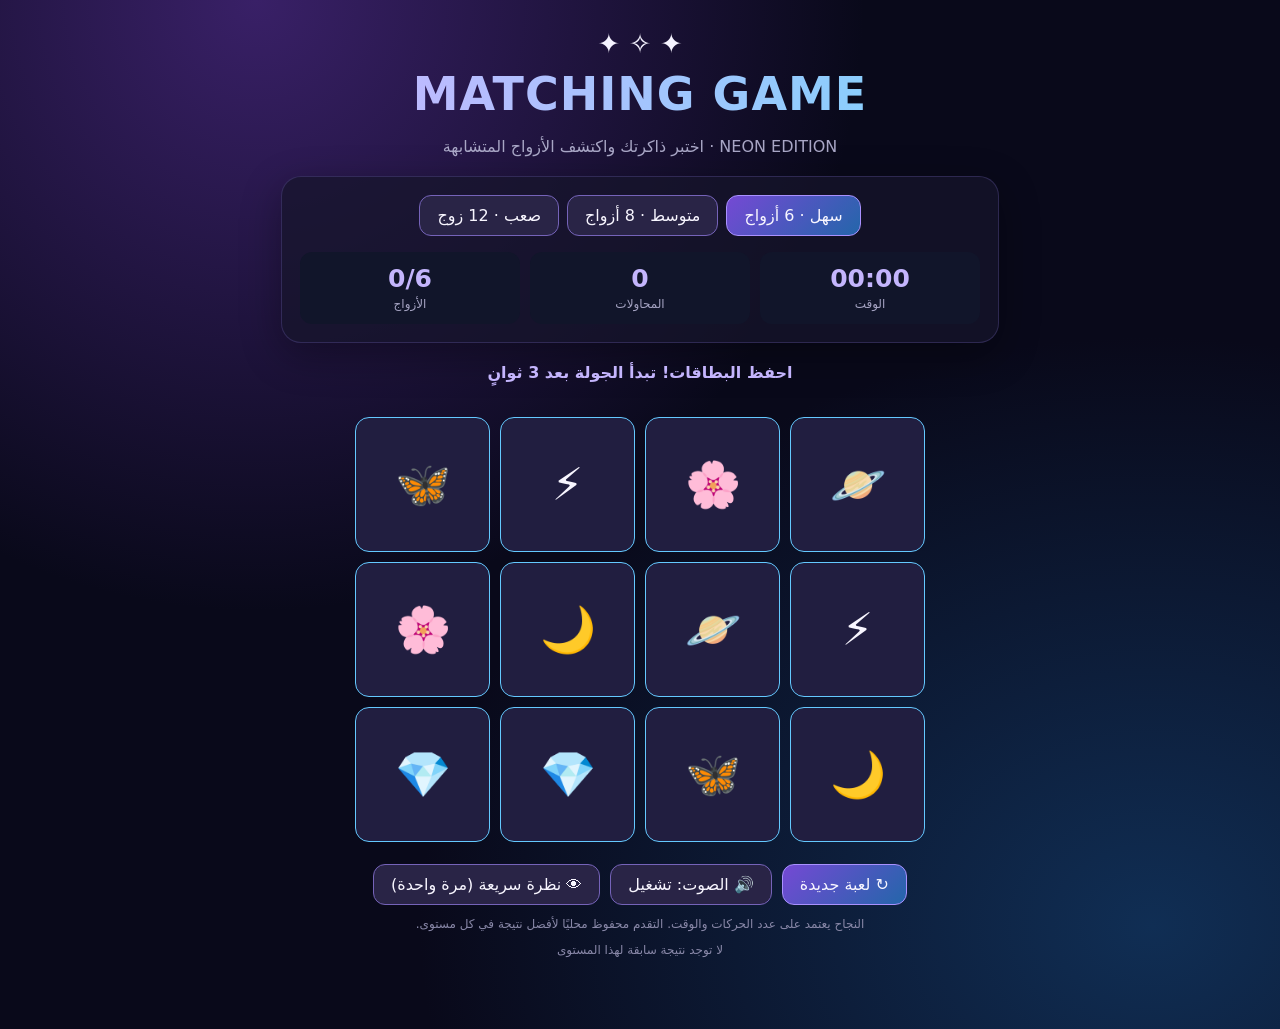
==== index.html @ 4e8f93dc "Add files via upload" ====
<!doctype html><html lang="ar" dir="rtl"><head><meta charset="utf-8"><meta name="viewport" content="width=device-width,initial-scale=1"><title>Matching Game — Neon Edition</title><link rel="stylesheet" href="style.css"></head><body><main><div style="font-size:27px">✦ ✧ ✦</div><h1>MATCHING GAME</h1><p>NEON EDITION · اختبر ذاكرتك واكتشف الأزواج المتشابهة</p><section class="panel"><div class="modes" aria-label="الصعوبة"><button data-level="easy" class="active">سهل · 6 أزواج</button><button data-level="medium">متوسط · 8 أزواج</button><button data-level="hard">صعب · 12 زوج</button></div><div class="stats" style="margin-top:16px"><div class="stat"><strong id="time">00:00</strong><span>الوقت</span></div><div class="stat"><strong id="moves">0</strong><span>المحاولات</span></div><div class="stat"><strong id="pairs">0/6</strong><span>الأزواج</span></div></div></section><div class="status" id="status" role="status">احفظ أماكن البطاقات ثم ابدأ!</div><div class="board" id="board" aria-label="بطاقات الذاكرة"></div><div class="actions"><button class="primary" id="restart">↻ لعبة جديدة</button><button id="sound" aria-pressed="true">🔊 الصوت: تشغيل</button><button id="peek">👁 نظرة سريعة (مرة واحدة)</button></div><p class="note">النجاح يعتمد على عدد الحركات والوقت. التقدم محفوظ محليًا لأفضل نتيجة في كل مستوى.</p><p id="best" class="note"></p></main><script src="script.js"></script></body></html>
---- style.css ----
:root{font-family:system-ui,-apple-system,'Segoe UI',sans-serif;color:#f5f3ff;background:#09091a}*{box-sizing:border-box}body{margin:0;min-height:100vh;background:radial-gradient(ellipse at 20% 0%,#392067 0%,transparent 42%),radial-gradient(ellipse at 90% 90%,#102e54 0%,transparent 45%),#09091a}main{max-width:750px;margin:auto;padding:28px 16px 60px;text-align:center}h1{font-size:clamp(28px,6vw,46px);letter-spacing:1px;margin:8px 0;background:linear-gradient(90deg,#cbb5ff,#7dd3fc);background-clip:text;color:transparent}p{color:#a8a6c5}.panel{background:#16152bba;border:1px solid #6e60b44d;box-shadow:0 12px 40px #0005;border-radius:20px;padding:18px;margin:20px 0}.modes{display:flex;gap:8px;justify-content:center;flex-wrap:wrap}button{font:inherit;cursor:pointer;border:1px solid #7563b9;color:#f8f6ff;border-radius:12px;background:#292446;padding:10px 17px}button.active,button.primary{background:linear-gradient(135deg,#7549d4,#2466aa);border-color:#a991ff}button:focus-visible{outline:3px solid #8ed8ff;outline-offset:3px}.stats{display:grid;grid-template-columns:repeat(3,1fr);gap:10px}.stat{background:#11152a;border-radius:12px;padding:12px}.stat strong{display:block;font-size:25px;color:#c4b5fd}.stat span{font-size:12px;color:#a5a3c2}.board{display:grid;grid-template-columns:repeat(4,minmax(0,1fr));gap:10px;margin:22px auto;max-width:570px}.card{aspect-ratio:1;border-radius:14px;position:relative;padding:0;background:none;border:0;perspective:650px}.inner{position:absolute;inset:0;transition:transform .38s;transform-style:preserve-3d}.card.flipped .inner,.card.matched .inner{transform:rotateY(180deg)}.face{position:absolute;inset:0;display:grid;place-items:center;backface-visibility:hidden;border-radius:14px;font-size:clamp(24px,5vw,45px)}.back{background:linear-gradient(145deg,#49357b,#18264f);border:1px solid #a18aff;box-shadow:inset 0 0 22px #9274ff25,0 0 12px #6d5fe43d;color:#d4c4ff}.front{transform:rotateY(180deg);background:#211e40;border:1px solid #64c9ff}.matched .front{background:#173d3e;border-color:#59e7b2;box-shadow:0 0 15px #44e5b255}.card:disabled{cursor:default}.status{min-height:32px;font-weight:650;color:#c4b5fd}.actions{display:flex;justify-content:center;gap:10px;flex-wrap:wrap}.note{font-size:12px;color:#8988a8}@media(max-width:390px){.board{gap:7px}.panel{padding:12px}.face{border-radius:10px}}
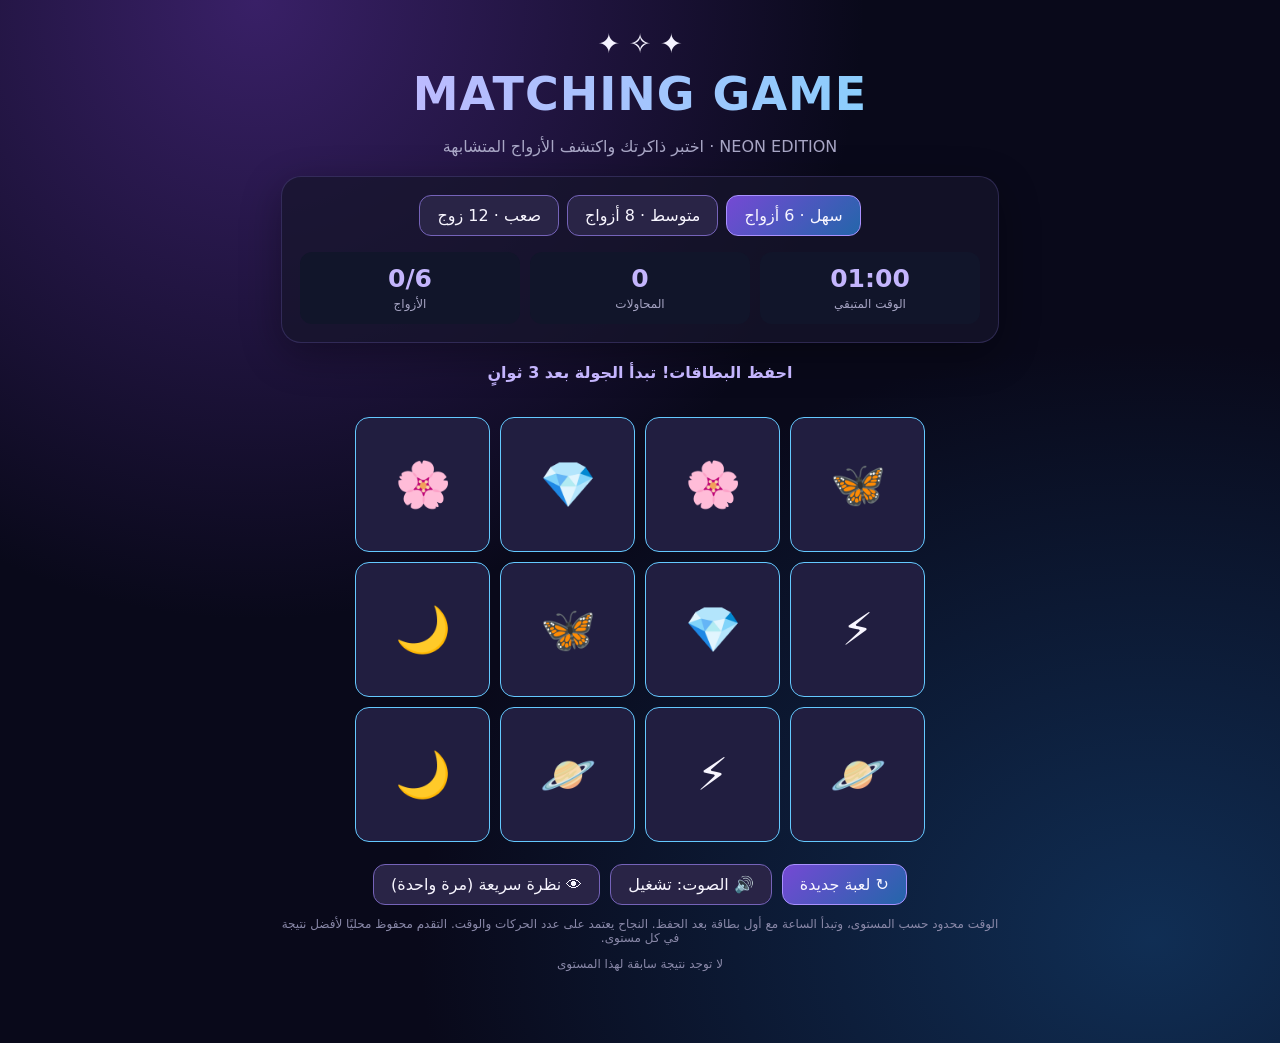
==== commit 1d4ddbd8: "Add files via upload" ====
--- a/index.html
+++ b/index.html
@@ -1 +1 @@
-<!doctype html><html lang="ar" dir="rtl"><head><meta charset="utf-8"><meta name="viewport" content="width=device-width,initial-scale=1"><title>Matching Game — Neon Edition</title><link rel="stylesheet" href="style.css"></head><body><main><div style="font-size:27px">✦ ✧ ✦</div><h1>MATCHING GAME</h1><p>NEON EDITION · اختبر ذاكرتك واكتشف الأزواج المتشابهة</p><section class="panel"><div class="modes" aria-label="الصعوبة"><button data-level="easy" class="active">سهل · 6 أزواج</button><button data-level="medium">متوسط · 8 أزواج</button><button data-level="hard">صعب · 12 زوج</button></div><div class="stats" style="margin-top:16px"><div class="stat"><strong id="time">00:00</strong><span>الوقت</span></div><div class="stat"><strong id="moves">0</strong><span>المحاولات</span></div><div class="stat"><strong id="pairs">0/6</strong><span>الأزواج</span></div></div></section><div class="status" id="status" role="status">احفظ أماكن البطاقات ثم ابدأ!</div><div class="board" id="board" aria-label="بطاقات الذاكرة"></div><div class="actions"><button class="primary" id="restart">↻ لعبة جديدة</button><button id="sound" aria-pressed="true">🔊 الصوت: تشغيل</button><button id="peek">👁 نظرة سريعة (مرة واحدة)</button></div><p class="note">النجاح يعتمد على عدد الحركات والوقت. التقدم محفوظ محليًا لأفضل نتيجة في كل مستوى.</p><p id="best" class="note"></p></main><script src="script.js"></script></body></html>
+<!doctype html><html lang="ar" dir="rtl"><head><meta charset="utf-8"><meta name="viewport" content="width=device-width,initial-scale=1"><title>Matching Game — Neon Edition</title><link rel="stylesheet" href="style.css"></head><body><main><div style="font-size:27px">✦ ✧ ✦</div><h1>MATCHING GAME</h1><p>NEON EDITION · اختبر ذاكرتك واكتشف الأزواج المتشابهة</p><section class="panel"><div class="modes" aria-label="الصعوبة"><button data-level="easy" class="active">سهل · 6 أزواج</button><button data-level="medium">متوسط · 8 أزواج</button><button data-level="hard">صعب · 12 زوج</button></div><div class="stats" style="margin-top:16px"><div class="stat"><strong id="time">00:00</strong><span>الوقت المتبقي</span></div><div class="stat"><strong id="moves">0</strong><span>المحاولات</span></div><div class="stat"><strong id="pairs">0/6</strong><span>الأزواج</span></div></div></section><div class="status" id="status" role="status">احفظ أماكن البطاقات ثم ابدأ!</div><div class="board" id="board" aria-label="بطاقات الذاكرة"></div><div class="actions"><button class="primary" id="restart">↻ لعبة جديدة</button><button id="sound" aria-pressed="true">🔊 الصوت: تشغيل</button><button id="peek">👁 نظرة سريعة (مرة واحدة)</button></div><p class="note">الوقت محدود حسب المستوى، وتبدأ الساعة مع أول بطاقة بعد الحفظ. النجاح يعتمد على عدد الحركات والوقت. التقدم محفوظ محليًا لأفضل نتيجة في كل مستوى.</p><p id="best" class="note"></p></main><script src="script.js"></script></body></html>
--- a/style.css
+++ b/style.css
@@ -1,2 +1,4 @@
 
 :root{font-family:system-ui,-apple-system,'Segoe UI',sans-serif;color:#f5f3ff;background:#09091a}*{box-sizing:border-box}body{margin:0;min-height:100vh;background:radial-gradient(ellipse at 20% 0%,#392067 0%,transparent 42%),radial-gradient(ellipse at 90% 90%,#102e54 0%,transparent 45%),#09091a}main{max-width:750px;margin:auto;padding:28px 16px 60px;text-align:center}h1{font-size:clamp(28px,6vw,46px);letter-spacing:1px;margin:8px 0;background:linear-gradient(90deg,#cbb5ff,#7dd3fc);background-clip:text;color:transparent}p{color:#a8a6c5}.panel{background:#16152bba;border:1px solid #6e60b44d;box-shadow:0 12px 40px #0005;border-radius:20px;padding:18px;margin:20px 0}.modes{display:flex;gap:8px;justify-content:center;flex-wrap:wrap}button{font:inherit;cursor:pointer;border:1px solid #7563b9;color:#f8f6ff;border-radius:12px;background:#292446;padding:10px 17px}button.active,button.primary{background:linear-gradient(135deg,#7549d4,#2466aa);border-color:#a991ff}button:focus-visible{outline:3px solid #8ed8ff;outline-offset:3px}.stats{display:grid;grid-template-columns:repeat(3,1fr);gap:10px}.stat{background:#11152a;border-radius:12px;padding:12px}.stat strong{display:block;font-size:25px;color:#c4b5fd}.stat span{font-size:12px;color:#a5a3c2}.board{display:grid;grid-template-columns:repeat(4,minmax(0,1fr));gap:10px;margin:22px auto;max-width:570px}.card{aspect-ratio:1;border-radius:14px;position:relative;padding:0;background:none;border:0;perspective:650px}.inner{position:absolute;inset:0;transition:transform .38s;transform-style:preserve-3d}.card.flipped .inner,.card.matched .inner{transform:rotateY(180deg)}.face{position:absolute;inset:0;display:grid;place-items:center;backface-visibility:hidden;border-radius:14px;font-size:clamp(24px,5vw,45px)}.back{background:linear-gradient(145deg,#49357b,#18264f);border:1px solid #a18aff;box-shadow:inset 0 0 22px #9274ff25,0 0 12px #6d5fe43d;color:#d4c4ff}.front{transform:rotateY(180deg);background:#211e40;border:1px solid #64c9ff}.matched .front{background:#173d3e;border-color:#59e7b2;box-shadow:0 0 15px #44e5b255}.card:disabled{cursor:default}.status{min-height:32px;font-weight:650;color:#c4b5fd}.actions{display:flex;justify-content:center;gap:10px;flex-wrap:wrap}.note{font-size:12px;color:#8988a8}@media(max-width:390px){.board{gap:7px}.panel{padding:12px}.face{border-radius:10px}}
+
+.time-warning{color:#ff637d!important;animation:pulseTimer .65s infinite alternate}@keyframes pulseTimer{to{filter:brightness(1.7);transform:scale(1.06)}}
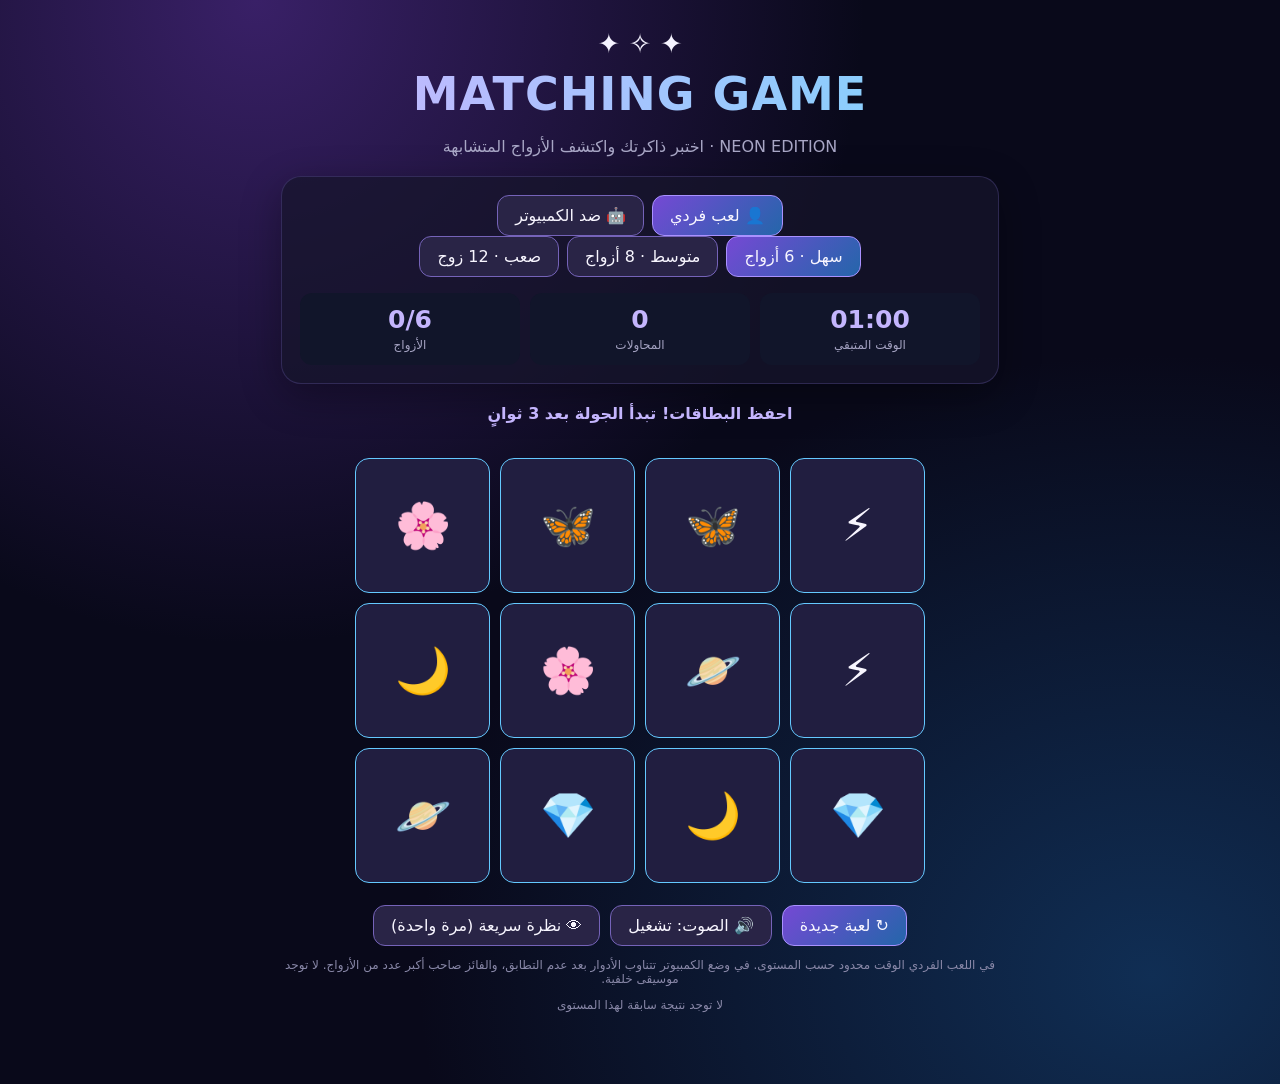
==== commit 8fe60cdb: "Add files via upload" ====
--- a/index.html
+++ b/index.html
@@ -1 +1 @@
-<!doctype html><html lang="ar" dir="rtl"><head><meta charset="utf-8"><meta name="viewport" content="width=device-width,initial-scale=1"><title>Matching Game — Neon Edition</title><link rel="stylesheet" href="style.css"></head><body><main><div style="font-size:27px">✦ ✧ ✦</div><h1>MATCHING GAME</h1><p>NEON EDITION · اختبر ذاكرتك واكتشف الأزواج المتشابهة</p><section class="panel"><div class="modes" aria-label="الصعوبة"><button data-level="easy" class="active">سهل · 6 أزواج</button><button data-level="medium">متوسط · 8 أزواج</button><button data-level="hard">صعب · 12 زوج</button></div><div class="stats" style="margin-top:16px"><div class="stat"><strong id="time">00:00</strong><span>الوقت المتبقي</span></div><div class="stat"><strong id="moves">0</strong><span>المحاولات</span></div><div class="stat"><strong id="pairs">0/6</strong><span>الأزواج</span></div></div></section><div class="status" id="status" role="status">احفظ أماكن البطاقات ثم ابدأ!</div><div class="board" id="board" aria-label="بطاقات الذاكرة"></div><div class="actions"><button class="primary" id="restart">↻ لعبة جديدة</button><button id="sound" aria-pressed="true">🔊 الصوت: تشغيل</button><button id="peek">👁 نظرة سريعة (مرة واحدة)</button></div><p class="note">الوقت محدود حسب المستوى، وتبدأ الساعة مع أول بطاقة بعد الحفظ. النجاح يعتمد على عدد الحركات والوقت. التقدم محفوظ محليًا لأفضل نتيجة في كل مستوى.</p><p id="best" class="note"></p></main><script src="script.js"></script></body></html>
+<!doctype html><html lang="ar" dir="rtl"><head><meta charset="utf-8"><meta name="viewport" content="width=device-width,initial-scale=1"><title>Matching Game — Neon Edition</title><link rel="stylesheet" href="style.css"></head><body><main><div style="font-size:27px">✦ ✧ ✦</div><h1>MATCHING GAME</h1><p>NEON EDITION · اختبر ذاكرتك واكتشف الأزواج المتشابهة</p><section class="panel"><div class="modes" aria-label="وضع اللعب"><button data-mode="solo" class="active">👤 لعب فردي</button><button data-mode="ai">🤖 ضد الكمبيوتر</button></div><div class="modes ai-options" id="ai-options" hidden aria-label="ذكاء الكمبيوتر"><button data-ai="easy">ذكاء سهل</button><button data-ai="medium" class="active">ذكاء متوسط</button><button data-ai="hard">ذكاء صعب</button></div><div class="modes" aria-label="الصعوبة"><button data-level="easy" class="active">سهل · 6 أزواج</button><button data-level="medium">متوسط · 8 أزواج</button><button data-level="hard">صعب · 12 زوج</button></div><div class="stats" style="margin-top:16px"><div class="stat"><strong id="time">00:00</strong><span>الوقت المتبقي</span></div><div class="stat"><strong id="moves">0</strong><span>المحاولات</span></div><div class="stat"><strong id="pairs">0/6</strong><span>الأزواج</span></div></div></section><div class="scoreboard" id="scoreboard" hidden><div class="score you">👤 أنت <strong id="human-score">0</strong></div><div class="score bot">🤖 الكمبيوتر <strong id="ai-score">0</strong></div><div class="turn" id="turn">الدور: أنت</div></div><div class="status" id="status" role="status">احفظ أماكن البطاقات ثم ابدأ!</div><div class="board" id="board" aria-label="بطاقات الذاكرة"></div><div class="actions"><button class="primary" id="restart">↻ لعبة جديدة</button><button id="sound" aria-pressed="true">🔊 الصوت: تشغيل</button><button id="peek">👁 نظرة سريعة (مرة واحدة)</button></div><p class="note">في اللعب الفردي الوقت محدود حسب المستوى. في وضع الكمبيوتر تتناوب الأدوار بعد عدم التطابق، والفائز صاحب أكبر عدد من الأزواج. لا توجد موسيقى خلفية.</p><p id="best" class="note"></p></main><script src="script.js"></script></body></html>
--- a/style.css
+++ b/style.css
@@ -2,3 +2,5 @@
 :root{font-family:system-ui,-apple-system,'Segoe UI',sans-serif;color:#f5f3ff;background:#09091a}*{box-sizing:border-box}body{margin:0;min-height:100vh;background:radial-gradient(ellipse at 20% 0%,#392067 0%,transparent 42%),radial-gradient(ellipse at 90% 90%,#102e54 0%,transparent 45%),#09091a}main{max-width:750px;margin:auto;padding:28px 16px 60px;text-align:center}h1{font-size:clamp(28px,6vw,46px);letter-spacing:1px;margin:8px 0;background:linear-gradient(90deg,#cbb5ff,#7dd3fc);background-clip:text;color:transparent}p{color:#a8a6c5}.panel{background:#16152bba;border:1px solid #6e60b44d;box-shadow:0 12px 40px #0005;border-radius:20px;padding:18px;margin:20px 0}.modes{display:flex;gap:8px;justify-content:center;flex-wrap:wrap}button{font:inherit;cursor:pointer;border:1px solid #7563b9;color:#f8f6ff;border-radius:12px;background:#292446;padding:10px 17px}button.active,button.primary{background:linear-gradient(135deg,#7549d4,#2466aa);border-color:#a991ff}button:focus-visible{outline:3px solid #8ed8ff;outline-offset:3px}.stats{display:grid;grid-template-columns:repeat(3,1fr);gap:10px}.stat{background:#11152a;border-radius:12px;padding:12px}.stat strong{display:block;font-size:25px;color:#c4b5fd}.stat span{font-size:12px;color:#a5a3c2}.board{display:grid;grid-template-columns:repeat(4,minmax(0,1fr));gap:10px;margin:22px auto;max-width:570px}.card{aspect-ratio:1;border-radius:14px;position:relative;padding:0;background:none;border:0;perspective:650px}.inner{position:absolute;inset:0;transition:transform .38s;transform-style:preserve-3d}.card.flipped .inner,.card.matched .inner{transform:rotateY(180deg)}.face{position:absolute;inset:0;display:grid;place-items:center;backface-visibility:hidden;border-radius:14px;font-size:clamp(24px,5vw,45px)}.back{background:linear-gradient(145deg,#49357b,#18264f);border:1px solid #a18aff;box-shadow:inset 0 0 22px #9274ff25,0 0 12px #6d5fe43d;color:#d4c4ff}.front{transform:rotateY(180deg);background:#211e40;border:1px solid #64c9ff}.matched .front{background:#173d3e;border-color:#59e7b2;box-shadow:0 0 15px #44e5b255}.card:disabled{cursor:default}.status{min-height:32px;font-weight:650;color:#c4b5fd}.actions{display:flex;justify-content:center;gap:10px;flex-wrap:wrap}.note{font-size:12px;color:#8988a8}@media(max-width:390px){.board{gap:7px}.panel{padding:12px}.face{border-radius:10px}}
 
 .time-warning{color:#ff637d!important;animation:pulseTimer .65s infinite alternate}@keyframes pulseTimer{to{filter:brightness(1.7);transform:scale(1.06)}}
+
+.ai-options{margin:12px 0}.ai-options[hidden],.scoreboard[hidden]{display:none!important}.scoreboard{display:grid;grid-template-columns:1fr 1fr;gap:10px;margin:14px auto;max-width:570px}.score{background:#191831;border:1px solid #6550aa;border-radius:14px;padding:10px;color:#ddd2ff}.score strong{display:block;font-size:27px;color:#a7e8ff}.turn{grid-column:1/-1;color:#cbb7ff;font-weight:700}.card.ai-pick .back{border-color:#64dfff;box-shadow:0 0 22px #55bfff}.ai-options button.active{background:linear-gradient(135deg,#7549d4,#2466aa)}
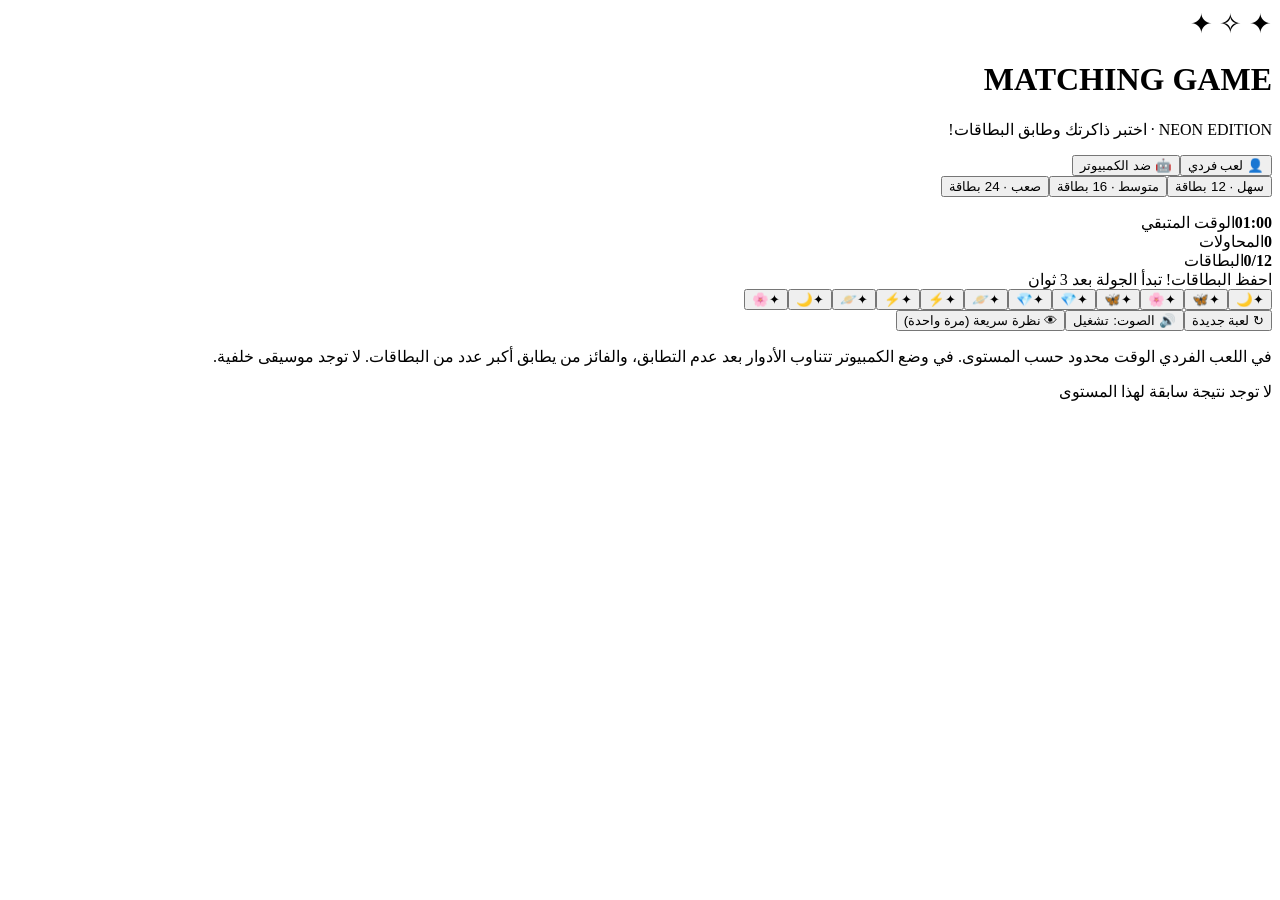
==== commit 21b70371: "Add files via upload" ====
--- a/index.html
+++ b/index.html
@@ -1 +1 @@
-<!doctype html><html lang="ar" dir="rtl"><head><meta charset="utf-8"><meta name="viewport" content="width=device-width,initial-scale=1"><title>Matching Game — Neon Edition</title><link rel="stylesheet" href="style.css"></head><body><main><div style="font-size:27px">✦ ✧ ✦</div><h1>MATCHING GAME</h1><p>NEON EDITION · اختبر ذاكرتك واكتشف الأزواج المتشابهة</p><section class="panel"><div class="modes" aria-label="وضع اللعب"><button data-mode="solo" class="active">👤 لعب فردي</button><button data-mode="ai">🤖 ضد الكمبيوتر</button></div><div class="modes ai-options" id="ai-options" hidden aria-label="ذكاء الكمبيوتر"><button data-ai="easy">ذكاء سهل</button><button data-ai="medium" class="active">ذكاء متوسط</button><button data-ai="hard">ذكاء صعب</button></div><div class="modes" aria-label="الصعوبة"><button data-level="easy" class="active">سهل · 6 أزواج</button><button data-level="medium">متوسط · 8 أزواج</button><button data-level="hard">صعب · 12 زوج</button></div><div class="stats" style="margin-top:16px"><div class="stat"><strong id="time">00:00</strong><span>الوقت المتبقي</span></div><div class="stat"><strong id="moves">0</strong><span>المحاولات</span></div><div class="stat"><strong id="pairs">0/6</strong><span>الأزواج</span></div></div></section><div class="scoreboard" id="scoreboard" hidden><div class="score you">👤 أنت <strong id="human-score">0</strong></div><div class="score bot">🤖 الكمبيوتر <strong id="ai-score">0</strong></div><div class="turn" id="turn">الدور: أنت</div></div><div class="status" id="status" role="status">احفظ أماكن البطاقات ثم ابدأ!</div><div class="board" id="board" aria-label="بطاقات الذاكرة"></div><div class="actions"><button class="primary" id="restart">↻ لعبة جديدة</button><button id="sound" aria-pressed="true">🔊 الصوت: تشغيل</button><button id="peek">👁 نظرة سريعة (مرة واحدة)</button></div><p class="note">في اللعب الفردي الوقت محدود حسب المستوى. في وضع الكمبيوتر تتناوب الأدوار بعد عدم التطابق، والفائز صاحب أكبر عدد من الأزواج. لا توجد موسيقى خلفية.</p><p id="best" class="note"></p></main><script src="script.js"></script></body></html>
+<!doctype html><html lang="ar" dir="rtl"><head><meta charset="utf-8"><meta name="viewport" content="width=device-width,initial-scale=1"><title>Matching Game — Neon Edition</title><link rel="stylesheet" href="style.css"></head><body><main><div style="font-size:27px">✦ ✧ ✦</div><h1>MATCHING GAME</h1><p>NEON EDITION · اختبر ذاكرتك وطابق البطاقات!</p><section class="panel"><div class="modes" aria-label="وضع اللعب"><button data-mode="solo" class="active">👤 لعب فردي</button><button data-mode="ai">🤖 ضد الكمبيوتر</button></div><div class="modes ai-options" id="ai-options" hidden aria-label="ذكاء الكمبيوتر"><button data-ai="easy">ذكاء سهل</button><button data-ai="medium" class="active">ذكاء متوسط</button><button data-ai="hard">ذكاء صعب</button></div><div class="modes" aria-label="الصعوبة"><button data-level="easy" class="active">سهل · 12 بطاقة</button><button data-level="medium">متوسط · 16 بطاقة</button><button data-level="hard">صعب · 24 بطاقة</button></div><div class="stats" style="margin-top:16px"><div class="stat"><strong id="time">00:00</strong><span>الوقت المتبقي</span></div><div class="stat"><strong id="moves">0</strong><span>المحاولات</span></div><div class="stat"><strong id="pairs">0/12</strong><span>البطاقات</span></div></div></section><div class="scoreboard" id="scoreboard" hidden><div class="score you">👤 أنت <strong id="human-score">0</strong></div><div class="score bot">🤖 الكمبيوتر <strong id="ai-score">0</strong></div><div class="turn" id="turn">الدور: أنت</div></div><div class="status" id="status" role="status">احفظ أماكن البطاقات ثم ابدأ!</div><div class="board" id="board" aria-label="بطاقات الذاكرة"></div><div class="actions"><button class="primary" id="restart">↻ لعبة جديدة</button><button id="sound" aria-pressed="true">🔊 الصوت: تشغيل</button><button id="peek">👁 نظرة سريعة (مرة واحدة)</button></div><p class="note">في اللعب الفردي الوقت محدود حسب المستوى. في وضع الكمبيوتر تتناوب الأدوار بعد عدم التطابق، والفائز من يطابق أكبر عدد من البطاقات. لا توجد موسيقى خلفية.</p><p id="best" class="note"></p></main><script src="script.js"></script></body></html>
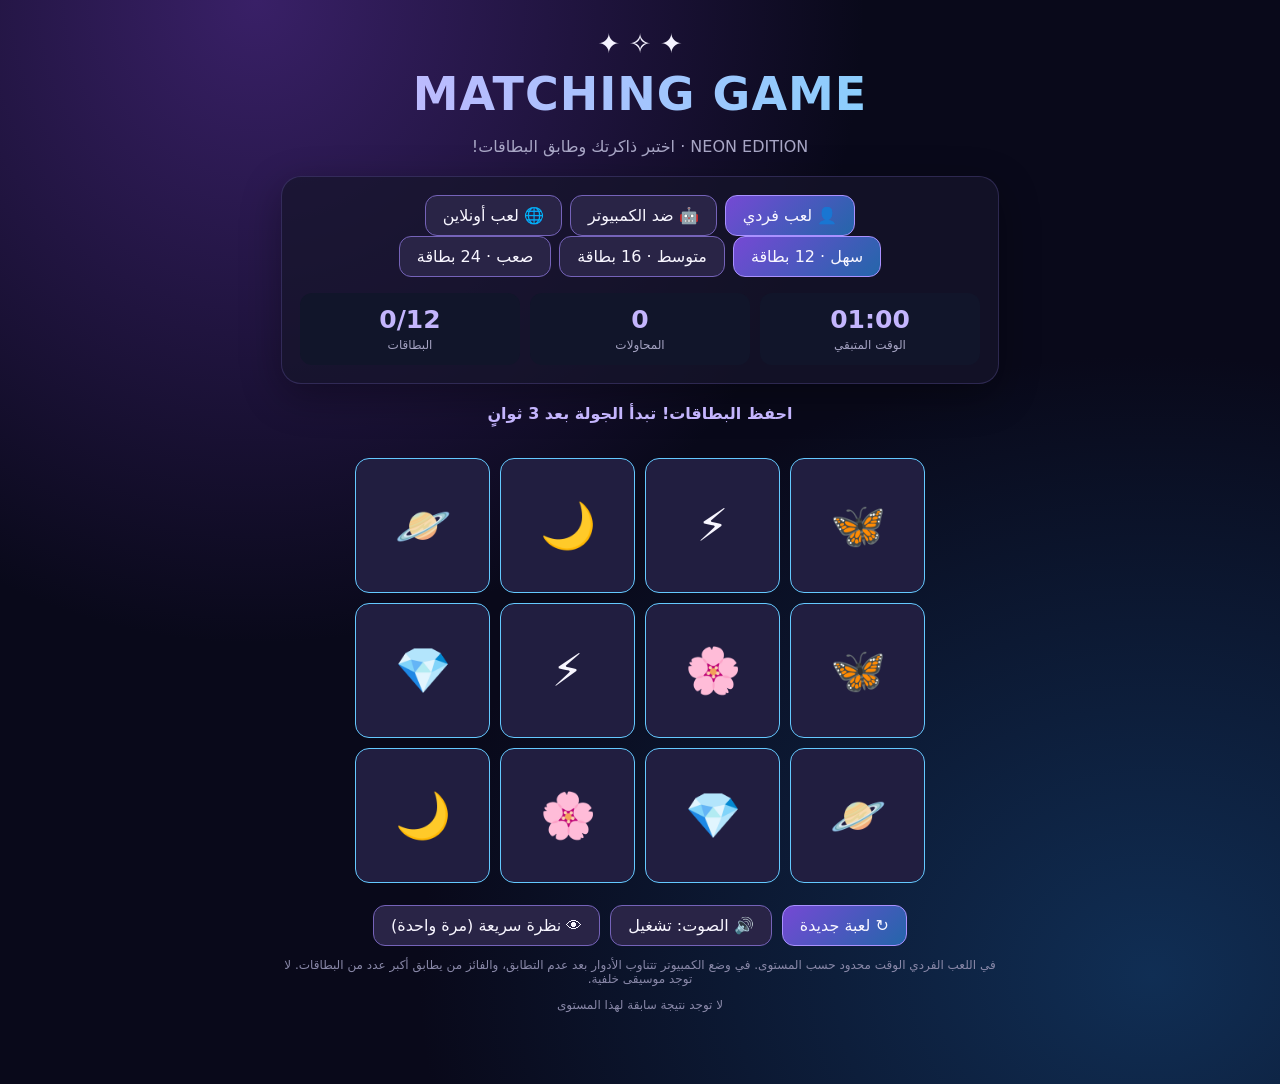
==== commit 372f17e6: "Add files via upload" ====
--- a/index.html
+++ b/index.html
@@ -1 +1,88 @@
-<!doctype html><html lang="ar" dir="rtl"><head><meta charset="utf-8"><meta name="viewport" content="width=device-width,initial-scale=1"><title>Matching Game — Neon Edition</title><link rel="stylesheet" href="style.css"></head><body><main><div style="font-size:27px">✦ ✧ ✦</div><h1>MATCHING GAME</h1><p>NEON EDITION · اختبر ذاكرتك وطابق البطاقات!</p><section class="panel"><div class="modes" aria-label="وضع اللعب"><button data-mode="solo" class="active">👤 لعب فردي</button><button data-mode="ai">🤖 ضد الكمبيوتر</button></div><div class="modes ai-options" id="ai-options" hidden aria-label="ذكاء الكمبيوتر"><button data-ai="easy">ذكاء سهل</button><button data-ai="medium" class="active">ذكاء متوسط</button><button data-ai="hard">ذكاء صعب</button></div><div class="modes" aria-label="الصعوبة"><button data-level="easy" class="active">سهل · 12 بطاقة</button><button data-level="medium">متوسط · 16 بطاقة</button><button data-level="hard">صعب · 24 بطاقة</button></div><div class="stats" style="margin-top:16px"><div class="stat"><strong id="time">00:00</strong><span>الوقت المتبقي</span></div><div class="stat"><strong id="moves">0</strong><span>المحاولات</span></div><div class="stat"><strong id="pairs">0/12</strong><span>البطاقات</span></div></div></section><div class="scoreboard" id="scoreboard" hidden><div class="score you">👤 أنت <strong id="human-score">0</strong></div><div class="score bot">🤖 الكمبيوتر <strong id="ai-score">0</strong></div><div class="turn" id="turn">الدور: أنت</div></div><div class="status" id="status" role="status">احفظ أماكن البطاقات ثم ابدأ!</div><div class="board" id="board" aria-label="بطاقات الذاكرة"></div><div class="actions"><button class="primary" id="restart">↻ لعبة جديدة</button><button id="sound" aria-pressed="true">🔊 الصوت: تشغيل</button><button id="peek">👁 نظرة سريعة (مرة واحدة)</button></div><p class="note">في اللعب الفردي الوقت محدود حسب المستوى. في وضع الكمبيوتر تتناوب الأدوار بعد عدم التطابق، والفائز من يطابق أكبر عدد من البطاقات. لا توجد موسيقى خلفية.</p><p id="best" class="note"></p></main><script src="script.js"></script></body></html>
+<!doctype html>
+<html lang="ar" dir="rtl">
+<head>
+  <meta charset="utf-8">
+  <meta name="viewport" content="width=device-width,initial-scale=1">
+  <title>Matching Game — Neon Edition</title>
+  <link rel="stylesheet" href="style.css">
+</head>
+<body>
+<main>
+  <div class="sparkles" aria-hidden="true">✦ ✧ ✦</div>
+  <h1>MATCHING GAME</h1>
+  <p>NEON EDITION · اختبر ذاكرتك وطابق البطاقات!</p>
+  <section class="panel">
+    <div class="modes" aria-label="وضع اللعب">
+      <button data-mode="solo" class="active">👤 لعب فردي</button>
+      <button data-mode="ai">🤖 ضد الكمبيوتر</button>
+      <button data-mode="online">🌐 لعب أونلاين</button>
+    </div>
+    <div class="modes ai-options" id="ai-options" hidden aria-label="ذكاء الكمبيوتر">
+      <button data-ai="easy">ذكاء سهل</button>
+      <button data-ai="medium" class="active">ذكاء متوسط</button>
+      <button data-ai="hard">ذكاء صعب</button>
+    </div>
+    <div class="modes difficulty" aria-label="الصعوبة">
+      <button data-level="easy" class="active">سهل · 12 بطاقة</button>
+      <button data-level="medium">متوسط · 16 بطاقة</button>
+      <button data-level="hard">صعب · 24 بطاقة</button>
+    </div>
+    <div class="stats" style="margin-top:16px">
+      <div class="stat"><strong id="time">00:00</strong><span>الوقت المتبقي</span></div>
+      <div class="stat"><strong id="moves">0</strong><span>المحاولات</span></div>
+      <div class="stat"><strong id="pairs">0/12</strong><span>البطاقات</span></div>
+    </div>
+  </section>
+
+  <section id="online-panel" class="panel online-panel" hidden aria-label="اللعب الأونلاين">
+    <div id="online-setup">
+      <h2>🌐 اللعب مع صديق</h2>
+      <p class="online-tip">كل لاعب من جهاز مختلف. أنشئ غرفة وأرسل رمزها لصديقك.</p>
+      <label for="online-name">اسم اللاعب</label>
+      <input id="online-name" type="text" maxlength="24" placeholder="اكتب اسمك" autocomplete="nickname">
+      <div class="online-actions">
+        <button id="online-create" class="primary">＋ إنشاء غرفة</button>
+        <span class="online-or">أو</span>
+        <input id="online-code-input" type="text" maxlength="6" placeholder="رمز الغرفة" inputmode="text" autocomplete="off" autocapitalize="characters" dir="ltr" aria-label="رمز الغرفة">
+        <button id="online-join">دخول الغرفة</button>
+      </div>
+    </div>
+    <div id="online-lobby" hidden>
+      <h2 id="online-lobby-title">🎮 غرفة اللعب</h2>
+      <div class="room-code-row">
+        <span>رمز الغرفة:</span><strong id="online-code" dir="ltr">——</strong>
+        <button id="online-copy">📋 نسخ الرمز</button>
+      </div>
+      <p id="online-players" class="online-players"></p>
+      <p id="online-lobby-info" class="online-tip"></p>
+      <div class="online-actions">
+        <button id="online-start" class="primary" hidden>▶ بدء المباراة</button>
+        <button id="online-rematch" class="primary" hidden>↻ مباراة جديدة</button>
+        <button id="online-leave">🚪 مغادرة الغرفة</button>
+      </div>
+    </div>
+    <p class="online-feedback" id="online-feedback" role="status" aria-live="polite"></p>
+  </section>
+
+  <div class="scoreboard" id="scoreboard" hidden>
+    <div class="score you"><span id="human-label">👤 أنت</span><strong id="human-score">0</strong></div>
+    <div class="score bot"><span id="ai-label">🤖 الكمبيوتر</span><strong id="ai-score">0</strong></div>
+    <div class="turn" id="turn">الدور: أنت</div>
+  </div>
+  <div class="status" id="status" role="status">احفظ أماكن البطاقات ثم ابدأ!</div>
+  <div class="board" id="board" aria-label="بطاقات الذاكرة"></div>
+  <div class="actions" id="local-actions">
+    <button class="primary" id="restart">↻ لعبة جديدة</button>
+    <button id="sound" aria-pressed="true">🔊 الصوت: تشغيل</button>
+    <button id="peek">👁 نظرة سريعة (مرة واحدة)</button>
+  </div>
+  <div class="actions" id="online-sound-actions" hidden>
+    <button id="online-sound" aria-pressed="true">🔊 الصوت: تشغيل</button>
+  </div>
+  <p class="note" id="game-note">في اللعب الفردي الوقت محدود حسب المستوى. في وضع الكمبيوتر تتناوب الأدوار بعد عدم التطابق، والفائز من يطابق أكبر عدد من البطاقات. لا توجد موسيقى خلفية.</p>
+  <p id="best" class="note"></p>
+</main>
+<script src="script.js"></script>
+<script src="online.js"></script>
+</body>
+</html>
--- a/style.css
+++ b/style.css
@@ -0,0 +1,27 @@
+
+:root{font-family:system-ui,-apple-system,'Segoe UI',sans-serif;color:#f5f3ff;background:#09091a}*{box-sizing:border-box}body{margin:0;min-height:100vh;background:radial-gradient(ellipse at 20% 0%,#392067 0%,transparent 42%),radial-gradient(ellipse at 90% 90%,#102e54 0%,transparent 45%),#09091a}main{max-width:750px;margin:auto;padding:28px 16px 60px;text-align:center}h1{font-size:clamp(28px,6vw,46px);letter-spacing:1px;margin:8px 0;background:linear-gradient(90deg,#cbb5ff,#7dd3fc);background-clip:text;color:transparent}p{color:#a8a6c5}.panel{background:#16152bba;border:1px solid #6e60b44d;box-shadow:0 12px 40px #0005;border-radius:20px;padding:18px;margin:20px 0}.modes{display:flex;gap:8px;justify-content:center;flex-wrap:wrap}button{font:inherit;cursor:pointer;border:1px solid #7563b9;color:#f8f6ff;border-radius:12px;background:#292446;padding:10px 17px}button.active,button.primary{background:linear-gradient(135deg,#7549d4,#2466aa);border-color:#a991ff}button:focus-visible{outline:3px solid #8ed8ff;outline-offset:3px}.stats{display:grid;grid-template-columns:repeat(3,1fr);gap:10px}.stat{background:#11152a;border-radius:12px;padding:12px}.stat strong{display:block;font-size:25px;color:#c4b5fd}.stat span{font-size:12px;color:#a5a3c2}.board{display:grid;grid-template-columns:repeat(4,minmax(0,1fr));gap:10px;margin:22px auto;max-width:570px}.card{aspect-ratio:1;border-radius:14px;position:relative;padding:0;background:none;border:0;perspective:650px}.inner{position:absolute;inset:0;transition:transform .38s;transform-style:preserve-3d}.card.flipped .inner,.card.matched .inner{transform:rotateY(180deg)}.face{position:absolute;inset:0;display:grid;place-items:center;backface-visibility:hidden;border-radius:14px;font-size:clamp(24px,5vw,45px)}.back{background:linear-gradient(145deg,#49357b,#18264f);border:1px solid #a18aff;box-shadow:inset 0 0 22px #9274ff25,0 0 12px #6d5fe43d;color:#d4c4ff}.front{transform:rotateY(180deg);background:#211e40;border:1px solid #64c9ff}.matched .front{background:#173d3e;border-color:#59e7b2;box-shadow:0 0 15px #44e5b255}.card:disabled{cursor:default}.status{min-height:32px;font-weight:650;color:#c4b5fd}.actions{display:flex;justify-content:center;gap:10px;flex-wrap:wrap}.note{font-size:12px;color:#8988a8}@media(max-width:390px){.board{gap:7px}.panel{padding:12px}.face{border-radius:10px}}
+
+.time-warning{color:#ff637d!important;animation:pulseTimer .65s infinite alternate}@keyframes pulseTimer{to{filter:brightness(1.7);transform:scale(1.06)}}
+
+.ai-options{margin:12px 0}.ai-options[hidden],.scoreboard[hidden]{display:none!important}.scoreboard{display:grid;grid-template-columns:1fr 1fr;gap:10px;margin:14px auto;max-width:570px}.score{background:#191831;border:1px solid #6550aa;border-radius:14px;padding:10px;color:#ddd2ff}.score strong{display:block;font-size:27px;color:#a7e8ff}.turn{grid-column:1/-1;color:#cbb7ff;font-weight:700}.card.ai-pick .back{border-color:#64dfff;box-shadow:0 0 22px #55bfff}.ai-options button.active{background:linear-gradient(135deg,#7549d4,#2466aa)}
+
+/* v3: Online multiplayer additions. Existing solo/AI style retained. */
+.sparkles{font-size:27px}
+.online-panel[hidden],#online-setup[hidden],#online-lobby[hidden],#online-sound-actions[hidden],#local-actions[hidden]{display:none!important}
+.online-panel{max-width:680px;margin:16px auto;border-color:#7c6dd26c}
+.online-panel h2{margin:0 0 8px;font-size:21px;color:#e1d4ff}
+.online-panel label{display:block;margin:12px 0 8px;font-size:14px;color:#d5d0f3}
+.online-panel input{min-width:0;max-width:100%;padding:12px 14px;border:1px solid #7f71bd;border-radius:12px;background:#12132d;color:#fff;font:inherit;text-align:center}
+.online-panel input:focus-visible{outline:2px solid #8ed8ff;outline-offset:2px}
+.online-panel input#online-name{width:min(100%,310px)}
+.online-panel input#online-code-input{width:150px;letter-spacing:2px;text-transform:uppercase}
+.online-actions{display:flex;justify-content:center;gap:9px;align-items:center;flex-wrap:wrap;margin:15px 0}
+.online-or,.online-tip{color:#aca5cd;font-size:13px}
+.room-code-row{display:flex;justify-content:center;flex-wrap:wrap;gap:11px;align-items:center;margin:14px 0}
+#online-code{font-size:25px;color:#8ee7ff;letter-spacing:4px;direction:ltr}
+.online-players{font-size:15px;color:#e1d4ff;line-height:1.8}
+.online-feedback{font-size:13px;min-height:20px;color:#96e4fa}
+.online-feedback.error{color:#ff839e}
+.online-panel button:disabled,.difficulty button:disabled{opacity:.5;cursor:not-allowed}
+.card.online-locked{cursor:default}
+@media(max-width:420px){.online-panel{padding:14px 10px}.online-actions{gap:7px}.online-actions button{padding:9px 11px}}
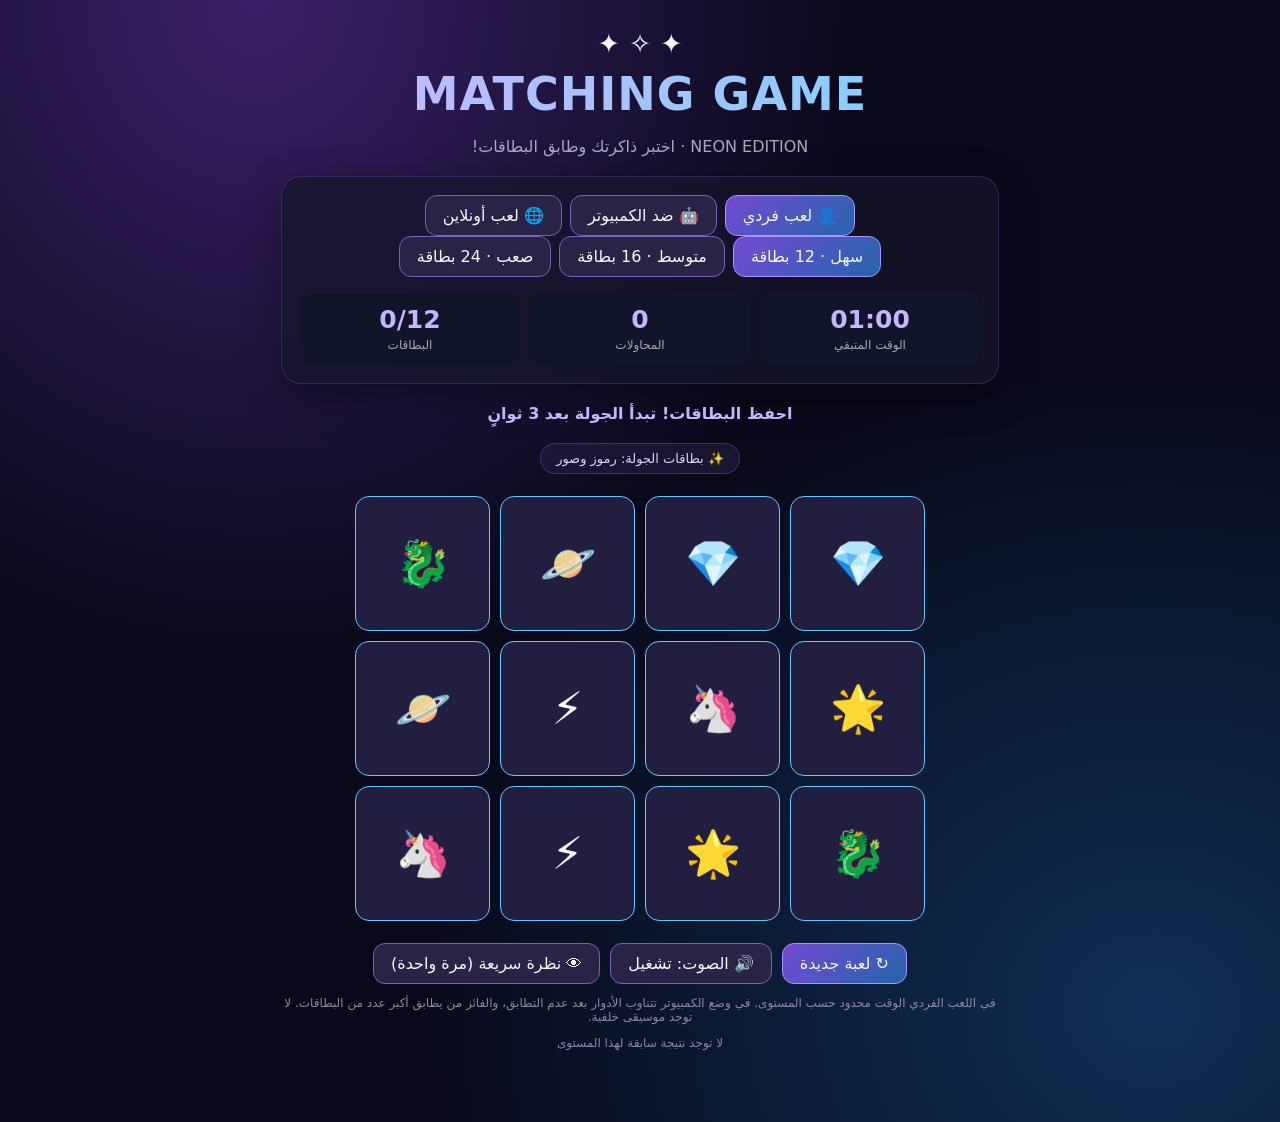
==== commit 83b38e2a: "Add files via upload" ====
--- a/index.html
+++ b/index.html
@@ -4,7 +4,7 @@
   <meta charset="utf-8">
   <meta name="viewport" content="width=device-width,initial-scale=1">
   <title>Matching Game — Neon Edition</title>
-  <link rel="stylesheet" href="style.css">
+  <link rel="stylesheet" href="style.css?v=3.2">
 </head>
 <body>
 <main>
@@ -70,6 +70,7 @@
     <div class="turn" id="turn">الدور: أنت</div>
   </div>
   <div class="status" id="status" role="status">احفظ أماكن البطاقات ثم ابدأ!</div>
+  <p id="deck-theme" class="deck-theme" aria-live="polite">✨ بطاقات الجولة: رموز وصور</p>
   <div class="board" id="board" aria-label="بطاقات الذاكرة"></div>
   <div class="actions" id="local-actions">
     <button class="primary" id="restart">↻ لعبة جديدة</button>
@@ -82,7 +83,7 @@
   <p class="note" id="game-note">في اللعب الفردي الوقت محدود حسب المستوى. في وضع الكمبيوتر تتناوب الأدوار بعد عدم التطابق، والفائز من يطابق أكبر عدد من البطاقات. لا توجد موسيقى خلفية.</p>
   <p id="best" class="note"></p>
 </main>
-<script src="script.js"></script>
-<script src="online.js"></script>
+<script src="script.js?v=3.2"></script>
+<script src="online.js?v=3.2"></script>
 </body>
 </html>
--- a/style.css
+++ b/style.css
@@ -25,3 +25,7 @@
 .online-panel button:disabled,.difficulty button:disabled{opacity:.5;cursor:not-allowed}
 .card.online-locked{cursor:default}
 @media(max-width:420px){.online-panel{padding:14px 10px}.online-actions{gap:7px}.online-actions button{padding:9px 11px}}
+
+/* v3.2 — gentle theme indicator; clearly readable numbers and letters. */
+.deck-theme{display:inline-block;margin:7px 0 0;padding:7px 15px;border-radius:999px;background:#25204488;border:1px solid #7465af60;font-size:13px;color:#ded3ff}
+.board.theme-text .front{font-size:clamp(27px,5.5vw,48px);font-weight:750;font-variant-numeric:tabular-nums;color:#e3d7ff}
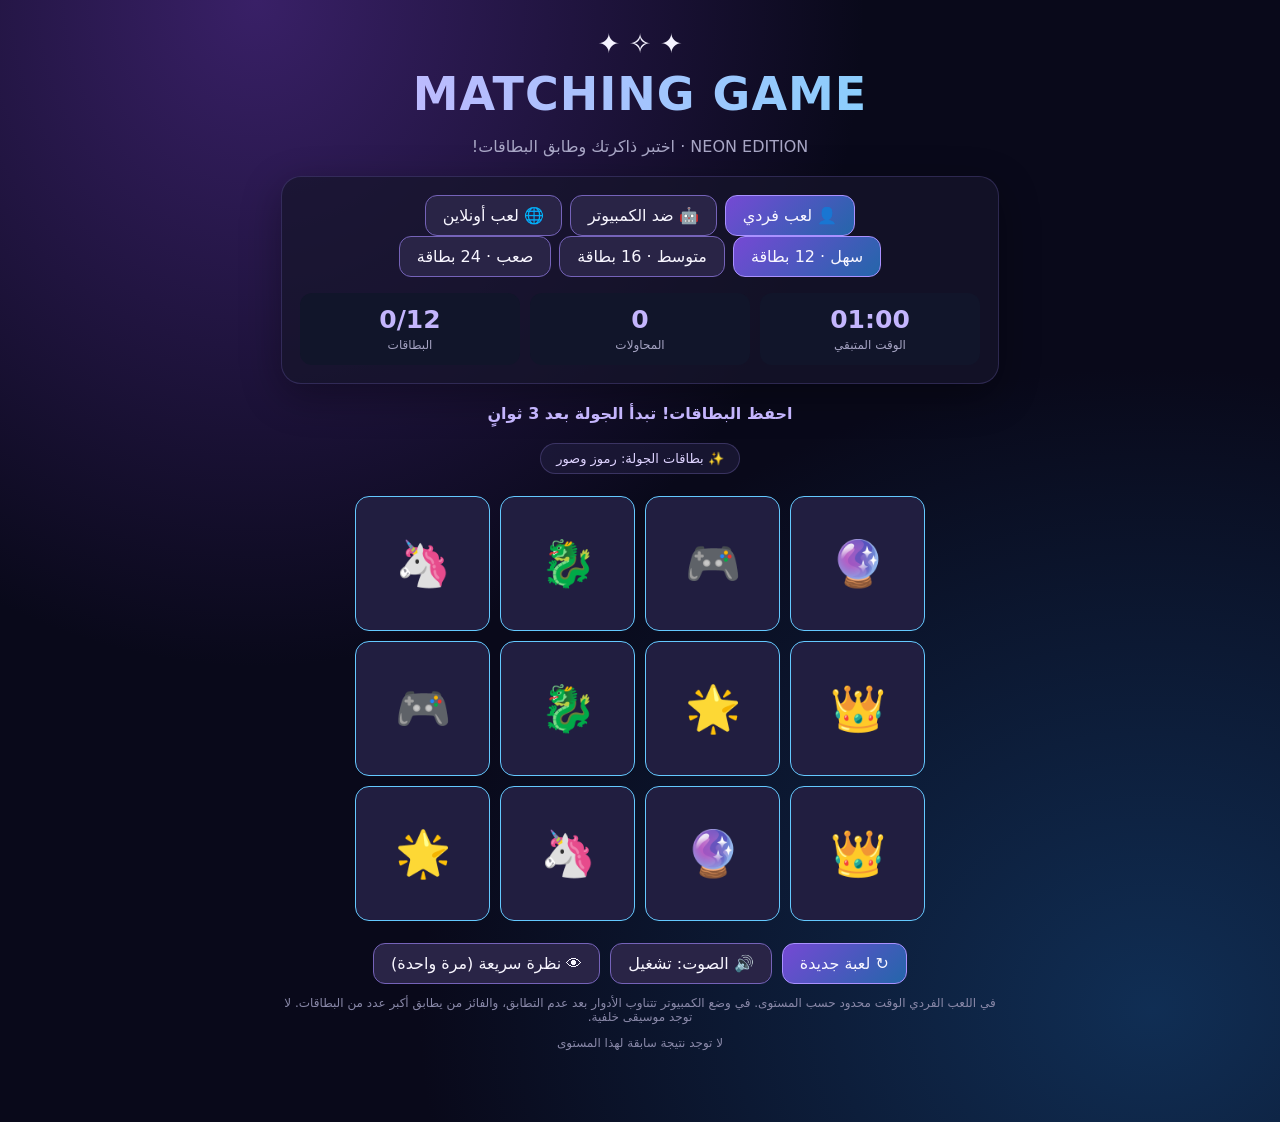
==== commit 6d442e44: "Add files via upload" ====
--- a/index.html
+++ b/index.html
@@ -84,6 +84,6 @@
   <p id="best" class="note"></p>
 </main>
 <script src="script.js?v=3.2"></script>
-<script src="online.js?v=3.2"></script>
+<script src="online.js?v=3.3"></script>
 </body>
 </html>
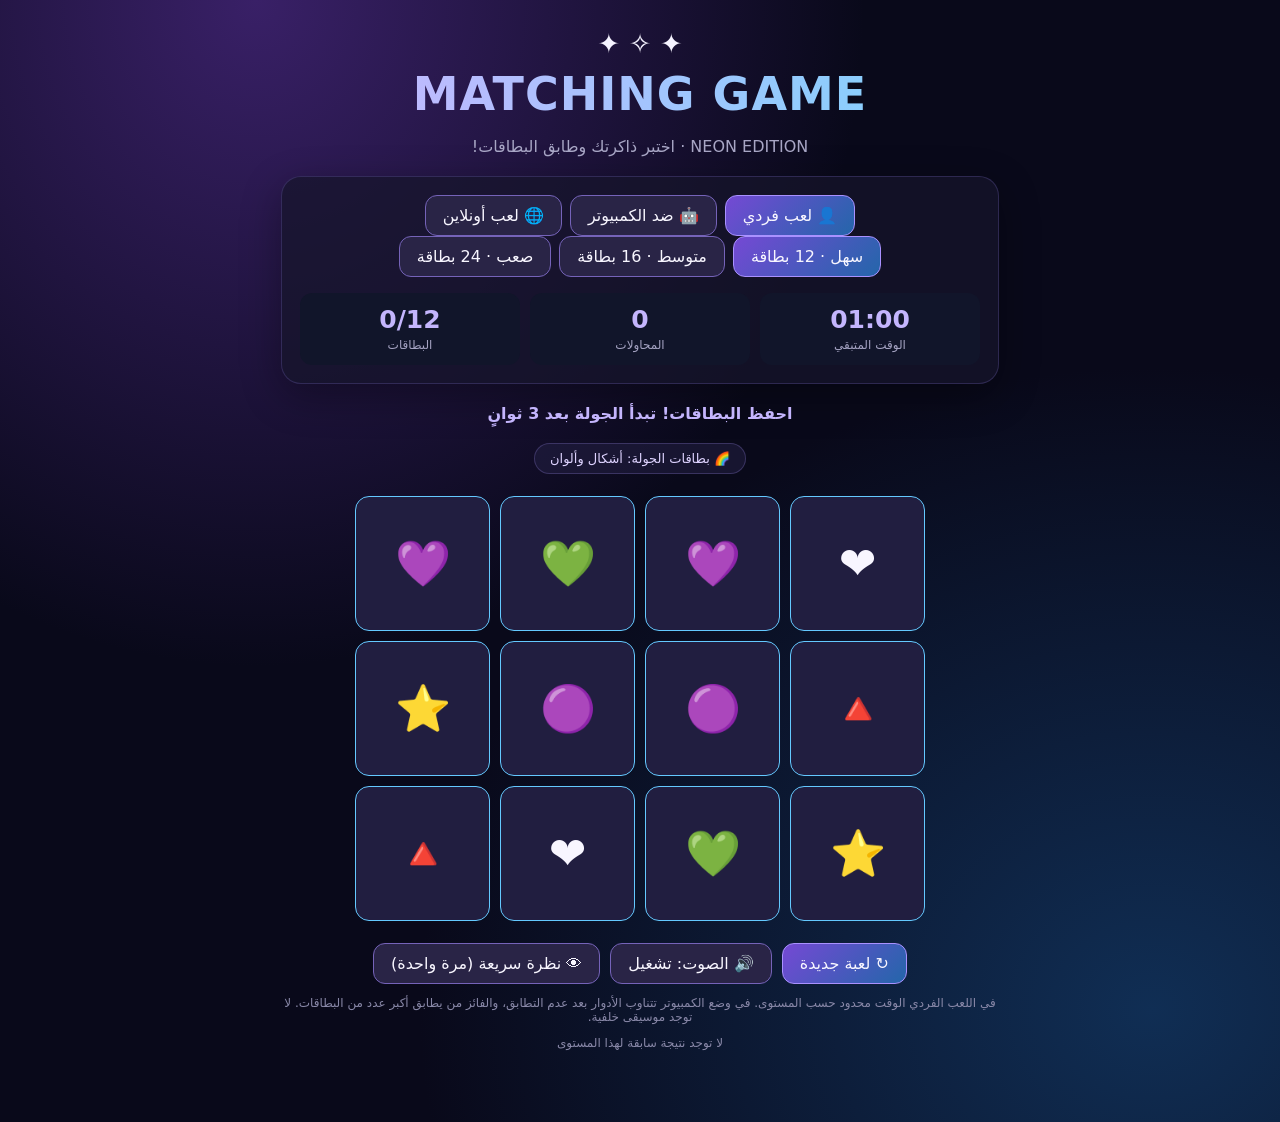
==== commit 32d02e72: "Add files via upload" ====
--- a/index.html
+++ b/index.html
@@ -4,7 +4,7 @@
   <meta charset="utf-8">
   <meta name="viewport" content="width=device-width,initial-scale=1">
   <title>Matching Game — Neon Edition</title>
-  <link rel="stylesheet" href="style.css?v=3.2">
+  <link rel="stylesheet" href="style.css?v=3.4">
 </head>
 <body>
 <main>
@@ -83,7 +83,7 @@
   <p class="note" id="game-note">في اللعب الفردي الوقت محدود حسب المستوى. في وضع الكمبيوتر تتناوب الأدوار بعد عدم التطابق، والفائز من يطابق أكبر عدد من البطاقات. لا توجد موسيقى خلفية.</p>
   <p id="best" class="note"></p>
 </main>
-<script src="script.js?v=3.2"></script>
-<script src="online.js?v=3.3"></script>
+<script src="script.js?v=3.4"></script>
+<script src="online.js?v=3.4"></script>
 </body>
 </html>
--- a/style.css
+++ b/style.css
@@ -29,3 +29,9 @@
 /* v3.2 — gentle theme indicator; clearly readable numbers and letters. */
 .deck-theme{display:inline-block;margin:7px 0 0;padding:7px 15px;border-radius:999px;background:#25204488;border:1px solid #7465af60;font-size:13px;color:#ded3ff}
 .board.theme-text .front{font-size:clamp(27px,5.5vw,48px);font-weight:750;font-variant-numeric:tabular-nums;color:#e3d7ff}
+
+/* v3.4 — cheerful neon colors on the exposed numbers and letters only. */
+.board.theme-text .front{
+  color:var(--card-ink,#e3d7ff);
+  text-shadow:0 0 11px color-mix(in srgb,var(--card-ink,#e3d7ff) 40%,transparent);
+}
